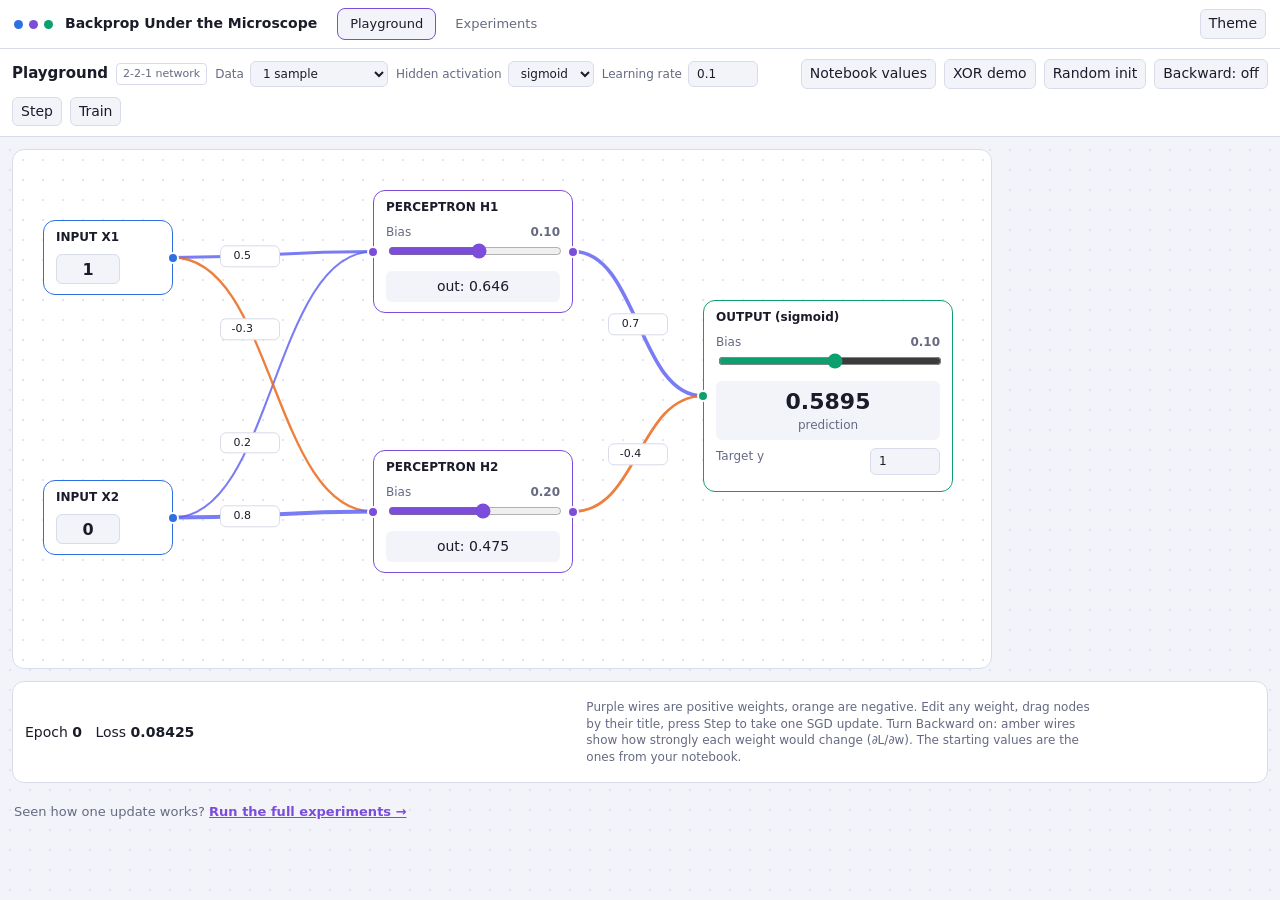
==== Web/index.html @ fd4d4853 "Front End added" ====
<!DOCTYPE html>
<html lang="en">
<head>
<meta charset="utf-8">
<meta name="viewport" content="width=device-width, initial-scale=1, viewport-fit=cover">
<title>Playground · Backprop Under the Microscope</title>
<link rel="stylesheet" href="theme.css">
<script src="site.js"></script>
<style>
html{scroll-padding-top:env(safe-area-inset-top,0px)}
*{box-sizing:border-box}
body{margin:0;background:var(--bg);color:var(--ink);font:14px/1.4 system-ui,-apple-system,"Segoe UI",sans-serif}
.bar{display:flex;flex-wrap:wrap;gap:8px;align-items:center;padding:10px 12px;background:var(--panel);border-bottom:1px solid var(--line)}
.logo{font-size:15px}.tag{font-size:11px;padding:2px 6px;border:1px solid var(--line);border-radius:4px;color:var(--mute)}
.sp{flex:1}
label{font-size:12px;color:var(--mute);display:flex;gap:6px;align-items:center}
select,input[type=number],button{font:inherit;color:var(--ink);background:var(--bg);border:1px solid var(--line);border-radius:6px;padding:4px 8px}
button{cursor:pointer}button:hover{border-color:var(--hid)}
button:focus-visible,select:focus-visible,input:focus-visible{outline:2px solid var(--hid);outline-offset:1px}
button.on{background:var(--grad);color:#111;border-color:var(--grad)}
#lr{width:70px}
.wrap{overflow-x:auto;margin:12px}
#stage{position:relative;width:980px;height:520px;border:1px solid var(--line);border-radius:12px;background-color:var(--panel);background-image:radial-gradient(var(--grid) 1px,transparent 1px);background-size:20px 20px}
#wires{position:absolute;left:0;top:0;width:100%;height:100%;pointer-events:none}
path.w{fill:none;stroke-linecap:round;opacity:.85}
.back path.w{stroke-dasharray:6 6;animation:flow .8s linear infinite}
@keyframes flow{to{stroke-dashoffset:12}}
@media (prefers-reduced-motion:reduce){.back path.w{animation:none}}
.node{position:absolute;z-index:2;background:var(--panel);border:1.5px solid var(--c);border-radius:12px;padding:10px 12px}
.node h4{margin:-2px 0 8px;font-size:12px;cursor:grab;touch-action:none;user-select:none}
.in{--c:var(--in)}.hid{--c:var(--hid)}.out{--c:var(--out)}
.row{display:flex;justify-content:space-between;font-size:12px;color:var(--mute)}
.node input[type=range]{width:100%;accent-color:var(--c)}
.val{background:var(--bg);border-radius:6px;padding:6px;text-align:center;margin-top:6px;font-variant-numeric:tabular-nums}
.big{font-size:22px;font-weight:600}
.port{position:absolute;top:50%;width:12px;height:12px;margin-top:-6px;border-radius:50%;background:var(--c);border:2px solid var(--panel)}
.port.l{left:-7px}.port.r{right:-7px}
.tog{width:64px;height:30px;font-size:16px;font-weight:600}
.lab{position:absolute;z-index:3;transform:translate(-50%,-50%);text-align:center;font-size:11px}
.lab input{width:60px;text-align:center;padding:2px;font-size:11px;background:var(--panel)}
.gr{display:none;color:var(--grad);font-weight:600}
.back .gr{display:block}
.g{display:none;font-size:11px;color:var(--grad);margin-top:4px;font-weight:600}
.back .g{display:block}
.panel{margin:0 12px 16px;padding:10px 12px;background:var(--panel);border:1px solid var(--line);border-radius:12px;display:flex;flex-wrap:wrap;gap:16px;align-items:center}
.panel p{margin:0;color:var(--mute);font-size:12px;max-width:520px}
canvas{max-width:100%}
</style>
</head>
<body>
<nav class="nav">
  <a class="brand" href="index.html"><i></i>Backprop Under the Microscope</a>
  <a class="link" href="index.html" aria-current="page">Playground</a>
  <a class="link" href="experiments.html">Experiments</a>
  <span class="sp"></span>
  <button id="bTheme" aria-label="Toggle theme">Theme</button>
</nav>
<header class="bar">
  <b class="logo">Playground</b><span class="tag">2-2-1 network</span>
  <label>Data <select id="mode"><option value="single">1 sample</option><option value="xor">XOR (4 samples)</option></select></label>
  <label>Hidden activation <select id="act"><option value="sigmoid">sigmoid</option><option value="tanh">tanh</option><option value="relu">ReLU</option></select></label>
  <label>Learning rate <input id="lr" type="number" step="0.05" min="0.001" value="0.1"></label>
  <span class="sp"></span>
  <button id="bNb">Notebook values</button><button id="bXor">XOR demo</button><button id="bRnd">Random init</button>
  <button id="bBack">Backward: off</button><button id="bStep">Step</button><button id="bRun">Train</button>
</header>

<div class="wrap"><div id="stage">
  <svg id="wires"></svg>

  <div class="node in" id="nx0" style="left:30px;top:70px;width:130px"><h4>INPUT X1</h4>
    <button class="tog" id="x0">1</button><i class="port r"></i></div>
  <div class="node in" id="nx1" style="left:30px;top:330px;width:130px"><h4>INPUT X2</h4>
    <button class="tog" id="x1">0</button><i class="port r"></i></div>

  <div class="node hid" id="nh0" style="left:360px;top:40px;width:200px"><h4>PERCEPTRON H1</h4>
    <div class="row"><span>Bias</span><b id="bv0"></b></div><input type="range" id="bh0" min="-2" max="2" step="0.05">
    <div class="val" id="oh0"></div><div class="g" id="gh0"></div><i class="port l"></i><i class="port r"></i></div>
  <div class="node hid" id="nh1" style="left:360px;top:300px;width:200px"><h4>PERCEPTRON H2</h4>
    <div class="row"><span>Bias</span><b id="bv1"></b></div><input type="range" id="bh1" min="-2" max="2" step="0.05">
    <div class="val" id="oh1"></div><div class="g" id="gh1"></div><i class="port l"></i><i class="port r"></i></div>

  <div class="node out" id="nout" style="left:690px;top:150px;width:250px"><h4>OUTPUT (sigmoid)</h4>
    <div class="row"><span>Bias</span><b id="bvo"></b></div><input type="range" id="bo" min="-2" max="2" step="0.05">
    <div class="val"><span class="big" id="yh"></span><div class="row" style="justify-content:center;gap:8px">prediction</div></div>
    <div class="row" style="margin-top:8px"><span>Target y</span><input type="number" id="ty" min="0" max="1" step="0.1" value="1" style="width:70px"></div>
    <div class="g" id="gout"></div><div class="row" id="xp" style="margin-top:6px"></div><i class="port l"></i></div>
</div></div>

<div class="panel">
  <div>Epoch <b id="ep">0</b> &nbsp; Loss <b id="ls">0</b></div>
  <canvas id="spark" width="360" height="80"></canvas>
  <p>Purple wires are positive weights, orange are negative. Edit any weight, drag nodes by their title, press Step to take one SGD update. Turn Backward on: amber wires show how strongly each weight would change (&part;L/&part;w). The starting values are the ones from your notebook.</p>
</div>

<script>
// ---- state: same numbers as the notebook ----
var S = {W1:[[0.5,0.2],[-0.3,0.8]], b1:[0.1,0.2], W2:[0.7,-0.4], b2:0.1,
         x:[1,0], y:1, lr:0.1, act:'sigmoid', mode:'single', back:false, hist:[], epoch:0, run:false};
function $(id){ return document.getElementById(id); }

// ---- math ----
function sig(z){ return 1/(1+Math.exp(-z)); }
function actF(z){ if(S.act==='tanh') return Math.tanh(z); if(S.act==='relu') return z>0?z:0; return sig(z); }
function actD(z,a){ if(S.act==='tanh') return 1-a*a; if(S.act==='relu') return z>0?1:0; return a*(1-a); }

// forward pass for one input x
function forward(x){
  var z1=[], a1=[], j, i, s;
  for(j=0;j<2;j++){
    s=S.b1[j];
    for(i=0;i<2;i++){ s+=S.W1[j][i]*x[i]; }
    z1.push(s); a1.push(actF(s));
  }
  var z2=S.b2+S.W2[0]*a1[0]+S.W2[1]*a1[1];
  return {z1:z1, a1:a1, z2:z2, yh:sig(z2)};
}
function data(){
  if(S.mode==='xor') return [{x:[0,0],y:0},{x:[0,1],y:1},{x:[1,0],y:1},{x:[1,1],y:0}];
  return [{x:[S.x[0],S.x[1]], y:S.y}];
}
// backprop by hand, averaged over the dataset (loss = 0.5*(y-yhat)^2)
function grads(){
  var d=data(), n=d.length, k, j, i;
  var g={W1:[[0,0],[0,0]], b1:[0,0], W2:[0,0], b2:0, loss:0};
  for(k=0;k<n;k++){
    var f=forward(d[k].x), y=d[k].y;
    g.loss+=0.5*Math.pow(y-f.yh,2)/n;
    var d2=(f.yh-y)*f.yh*(1-f.yh);          // dL/dz2
    g.b2+=d2/n;
    for(j=0;j<2;j++){
      g.W2[j]+=d2*f.a1[j]/n;
      var d1=d2*S.W2[j]*actD(f.z1[j],f.a1[j]); // dL/dz1 for hidden j
      g.b1[j]+=d1/n;
      for(i=0;i<2;i++){ g.W1[j][i]+=d1*d[k].x[i]/n; }
    }
  }
  return g;
}
function step(){
  var g=grads(), j, i;
  for(j=0;j<2;j++){
    S.W2[j]-=S.lr*g.W2[j]; S.b1[j]-=S.lr*g.b1[j];
    for(i=0;i<2;i++){ S.W1[j][i]-=S.lr*g.W1[j][i]; }
  }
  S.b2-=S.lr*g.b2;
  S.hist.push(g.loss); S.epoch++;
}

// ---- wires (one per weight) ----
var wires=[];
function bez(x1,y1,c1x,c1y,c2x,c2y,x2,y2,t){
  var u=1-t, a=u*u*u, b=3*u*u*t, c=3*u*t*t, d=t*t*t;
  return [a*x1+b*c1x+c*c2x+d*x2, a*y1+b*c1y+c*c2y+d*y2];
}
function addWire(a,b,t,get,set,grad){
  var path=document.createElementNS('http://www.w3.org/2000/svg','path');
  path.setAttribute('class','w'); $('wires').appendChild(path);
  var lab=document.createElement('div'); lab.className='lab';
  lab.innerHTML='<input type="number" step="0.1" aria-label="weight"><div class="gr"></div>';
  $('stage').appendChild(lab);
  var inp=lab.firstChild;
  inp.addEventListener('input',function(){ var v=parseFloat(inp.value); if(!isNaN(v)){ set(v); render(); } });
  wires.push({a:a,b:b,t:t,get:get,set:set,grad:grad,path:path,lab:lab,inp:inp,gr:lab.lastChild});
}
function layer1(j,i){
  addWire('nx'+i,'nh'+j,0.35,function(){return S.W1[j][i];},function(v){S.W1[j][i]=v;},function(g){return g.W1[j][i];});
}
function layer2(j){
  addWire('nh'+j,'nout',0.5,function(){return S.W2[j];},function(v){S.W2[j]=v;},function(g){return g.W2[j];});
}
var i0, j0;
for(j0=0;j0<2;j0++){ for(i0=0;i0<2;i0++){ layer1(j0,i0); } }
for(j0=0;j0<2;j0++){ layer2(j0); }

// ---- drawing ----
function setVal(el,v){ if(document.activeElement!==el) el.value=v; }
function render(){
  var f=forward(S.x), g=grads(), i, j;
  $('stage').className=S.back?'back':'';
  $('x0').textContent=S.x[0]; $('x1').textContent=S.x[1];
  for(j=0;j<2;j++){
    setVal($('bh'+j),S.b1[j]); $('bv'+j).textContent=S.b1[j].toFixed(2);
    $('oh'+j).textContent='out: '+f.a1[j].toFixed(3);
    $('gh'+j).textContent='\u2202L/\u2202bias = '+g.b1[j].toFixed(4);
  }
  setVal($('bo'),S.b2); $('bvo').textContent=S.b2.toFixed(2);
  $('yh').textContent=f.yh.toFixed(4);
  $('gout').textContent='\u2202L/\u2202bias = '+g.b2.toFixed(4);
  setVal($('ty'),S.y); $('ty').disabled=(S.mode==='xor');
  if(S.mode==='xor'){
    var d=data(), s='';
    for(i=0;i<4;i++){ s+=forward(d[i].x).yh.toFixed(2)+' '; }
    $('xp').textContent='00 01 10 11: '+s;
  } else { $('xp').textContent=''; }
  for(i=0;i<wires.length;i++){
    var w=wires[i], A=$(w.a), B=$(w.b);
    var x1=A.offsetLeft+A.offsetWidth, y1=A.offsetTop+A.offsetHeight/2;
    var x2=B.offsetLeft, y2=B.offsetTop+B.offsetHeight/2;
    var dx=Math.max(40,(x2-x1)/2);
    w.path.setAttribute('d','M'+x1+' '+y1+' C'+(x1+dx)+' '+y1+' '+(x2-dx)+' '+y2+' '+x2+' '+y2);
    var p=bez(x1,y1,x1+dx,y1,x2-dx,y2,x2,y2,w.t);
    w.lab.style.left=p[0]+'px'; w.lab.style.top=p[1]+'px';
    var wv=w.get(), gv=w.grad(g);
    if(S.back){
      w.path.style.stroke='var(--grad)'; w.path.style.strokeWidth=1.5+Math.min(6,Math.abs(gv)*60);
    } else {
      w.path.style.stroke=(wv>=0)?'var(--pos)':'var(--neg)'; w.path.style.strokeWidth=1.5+Math.min(5,Math.abs(wv)*3);
    }
    setVal(w.inp,Math.round(wv*10000)/10000);
    w.gr.textContent='\u2202 '+gv.toFixed(4);
  }
  $('ep').textContent=S.epoch; $('ls').textContent=g.loss.toFixed(5);
  spark();
}
function spark(){
  var c=$('spark'), x=c.getContext('2d'), w=c.width, h=c.height, n=S.hist.length, k, mx=0;
  var cs=getComputedStyle(document.documentElement);
  x.clearRect(0,0,w,h);
  if(n<2) return;
  for(k=0;k<n;k++){ if(S.hist[k]>mx) mx=S.hist[k]; }
  x.strokeStyle=cs.getPropertyValue('--out'); x.lineWidth=2; x.beginPath();
  var st=Math.max(1,Math.floor(n/300));
  for(k=0;k<n;k+=st){
    var px=k/(n-1)*w, py=h-4-(S.hist[k]/mx)*(h-8);
    if(k===0) x.moveTo(px,py); else x.lineTo(px,py);
  }
  x.stroke();
}

// ---- controls ----
function loadNotebook(){
  S.W1=[[0.5,0.2],[-0.3,0.8]]; S.b1=[0.1,0.2]; S.W2=[0.7,-0.4]; S.b2=0.1;
  S.x=[1,0]; S.y=1; S.lr=0.1; S.act='sigmoid'; S.mode='single';
  syncControls(); resetRun();
}
function randomize(){
  var j, i;
  for(j=0;j<2;j++){
    S.b1[j]=(Math.random()-0.5)*2; S.W2[j]=(Math.random()-0.5)*4;
    for(i=0;i<2;i++){ S.W1[j][i]=(Math.random()-0.5)*4; }
  }
  S.b2=(Math.random()-0.5)*2;
}
function syncControls(){ $('mode').value=S.mode; $('act').value=S.act; $('lr').value=S.lr; }
function resetRun(){ stopRun(); S.hist=[]; S.epoch=0; render(); }
function stopRun(){ S.run=false; $('bRun').textContent='Train'; $('bRun').className=''; }
function loop(){
  if(!S.run) return;
  for(var k=0;k<10;k++){ step(); }
  render();
  if(S.hist.length>30000){ stopRun(); return; }
  requestAnimationFrame(loop);
}
$('x0').onclick=function(){ S.x[0]=1-S.x[0]; render(); };
$('x1').onclick=function(){ S.x[1]=1-S.x[1]; render(); };
$('mode').onchange=function(){ S.mode=this.value; resetRun(); };
$('act').onchange=function(){ S.act=this.value; resetRun(); };
$('lr').oninput=function(){ var v=parseFloat(this.value); if(v>0) S.lr=v; };
$('ty').oninput=function(){ var v=parseFloat(this.value); if(!isNaN(v)){ S.y=Math.min(1,Math.max(0,v)); render(); } };
$('bh0').oninput=function(){ S.b1[0]=parseFloat(this.value); render(); };
$('bh1').oninput=function(){ S.b1[1]=parseFloat(this.value); render(); };
$('bo').oninput=function(){ S.b2=parseFloat(this.value); render(); };
$('bBack').onclick=function(){
  S.back=!S.back; this.textContent='Backward: '+(S.back?'on':'off'); this.className=S.back?'on':''; render();
};
$('bStep').onclick=function(){ step(); render(); };
$('bRun').onclick=function(){
  if(S.run){ stopRun(); return; }
  S.run=true; this.textContent='Pause'; this.className='on'; loop();
};
$('bNb').onclick=loadNotebook;
$('bRnd').onclick=function(){ randomize(); resetRun(); };
$('bXor').onclick=function(){ randomize(); S.mode='xor'; S.act='tanh'; S.lr=0.5; syncControls(); resetRun(); };
$('bTheme').onclick=function(){
  var r=document.documentElement, cur=r.getAttribute('data-theme');
  var dark=cur?(cur==='dark'):window.matchMedia('(prefers-color-scheme: dark)').matches;
  r.setAttribute('data-theme',dark?'light':'dark'); render();
};

// ---- drag nodes by their title ----
var dragEl=null, ox=0, oy=0, hs=document.querySelectorAll('.node h4'), n;
for(n=0;n<hs.length;n++){
  hs[n].addEventListener('pointerdown',function(e){
    dragEl=e.currentTarget.parentNode;
    ox=e.clientX-dragEl.offsetLeft; oy=e.clientY-dragEl.offsetTop;
    e.currentTarget.setPointerCapture(e.pointerId);
  });
}
window.addEventListener('pointermove',function(e){
  if(!dragEl) return;
  dragEl.style.left=Math.max(0,e.clientX-ox)+'px'; dragEl.style.top=Math.max(0,e.clientY-oy)+'px';
  render();
});
window.addEventListener('pointerup',function(){ dragEl=null; });

render();
</script>
<footer class="foot">Seen how one update works? <a href="experiments.html">Run the full experiments &rarr;</a></footer>
</body>
</html>
---- Web/theme.css ----
/* Shared theme for both pages (taken from Backprop Studio) */
:root{box-sizing:border-box;padding-top:env(safe-area-inset-top,0px);padding-bottom:env(safe-area-inset-bottom,0px);
--bg:#f3f4fa;--panel:#fff;--ink:#1b1c2a;--mute:#666a82;--line:#d8dbe9;--grid:#e1e4f0;
--in:#2f6fe4;--hid:#7c4ddb;--out:#0e9f6e;--pos:#6366f1;--neg:#ea6a1a;--grad:#d98a04;--accent:var(--hid)}
@media (prefers-color-scheme:dark){:root:not([data-theme="light"]){--bg:#0b0b14;--panel:#12131f;--ink:#e8e9f5;--mute:#8d90aa;--line:#262840;--grid:#1a1b2c;
--in:#4f8cff;--hid:#a67bff;--out:#25d08f;--pos:#8b8df8;--neg:#ff8a3d;--grad:#ffc23d}}
:root[data-theme="dark"]{--bg:#0b0b14;--panel:#12131f;--ink:#e8e9f5;--mute:#8d90aa;--line:#262840;--grid:#1a1b2c;
--in:#4f8cff;--hid:#a67bff;--out:#25d08f;--pos:#8b8df8;--neg:#ff8a3d;--grad:#ffc23d}

/* faint dot grid behind everything, like the node editor canvas */
body::before{content:"";position:fixed;inset:0;z-index:-1;pointer-events:none;
background-image:radial-gradient(var(--grid) 1px,transparent 1px);background-size:20px 20px}

/* top navigation (same on every page) */
.nav{display:flex;flex-wrap:wrap;align-items:center;gap:6px;padding:8px 14px;background:var(--panel);border-bottom:1px solid var(--line)}
.nav .brand{display:flex;align-items:center;font-weight:700;font-size:14px;color:var(--ink);text-decoration:none;margin-right:14px}
.nav .brand i{width:9px;height:9px;border-radius:50%;background:var(--in);box-shadow:15px 0 0 var(--hid),30px 0 0 var(--out);margin-right:42px}
.nav a.link{color:var(--mute);text-decoration:none;font-size:13px;padding:6px 12px;border-radius:8px;border:1px solid transparent}
.nav a.link:hover{color:var(--ink);border-color:var(--line)}
.nav a.link[aria-current="page"]{color:var(--ink);background:var(--bg);border-color:var(--hid)}
.nav .sp,.bar .sp{flex:1}
.nav button{font:inherit;color:var(--ink);background:var(--bg);border:1px solid var(--line);border-radius:6px;padding:4px 8px;cursor:pointer}
.nav button:hover{border-color:var(--hid)}
a:focus-visible,button:focus-visible{outline:2px solid var(--hid);outline-offset:1px}

/* page toolbar row under the nav */
.bar{display:flex;flex-wrap:wrap;gap:8px;align-items:center;padding:10px 12px;background:var(--panel);border-bottom:1px solid var(--line)}
.bar .logo{font-size:15px}
.bar .tag{font-size:11px;padding:2px 6px;border:1px solid var(--line);border-radius:4px;color:var(--mute)}
.bar label{font-size:12px;color:var(--mute);display:flex;gap:6px;align-items:center}

.foot{padding:4px 14px 20px;color:var(--mute);font-size:13px}
.foot a{color:var(--hid);font-weight:600}
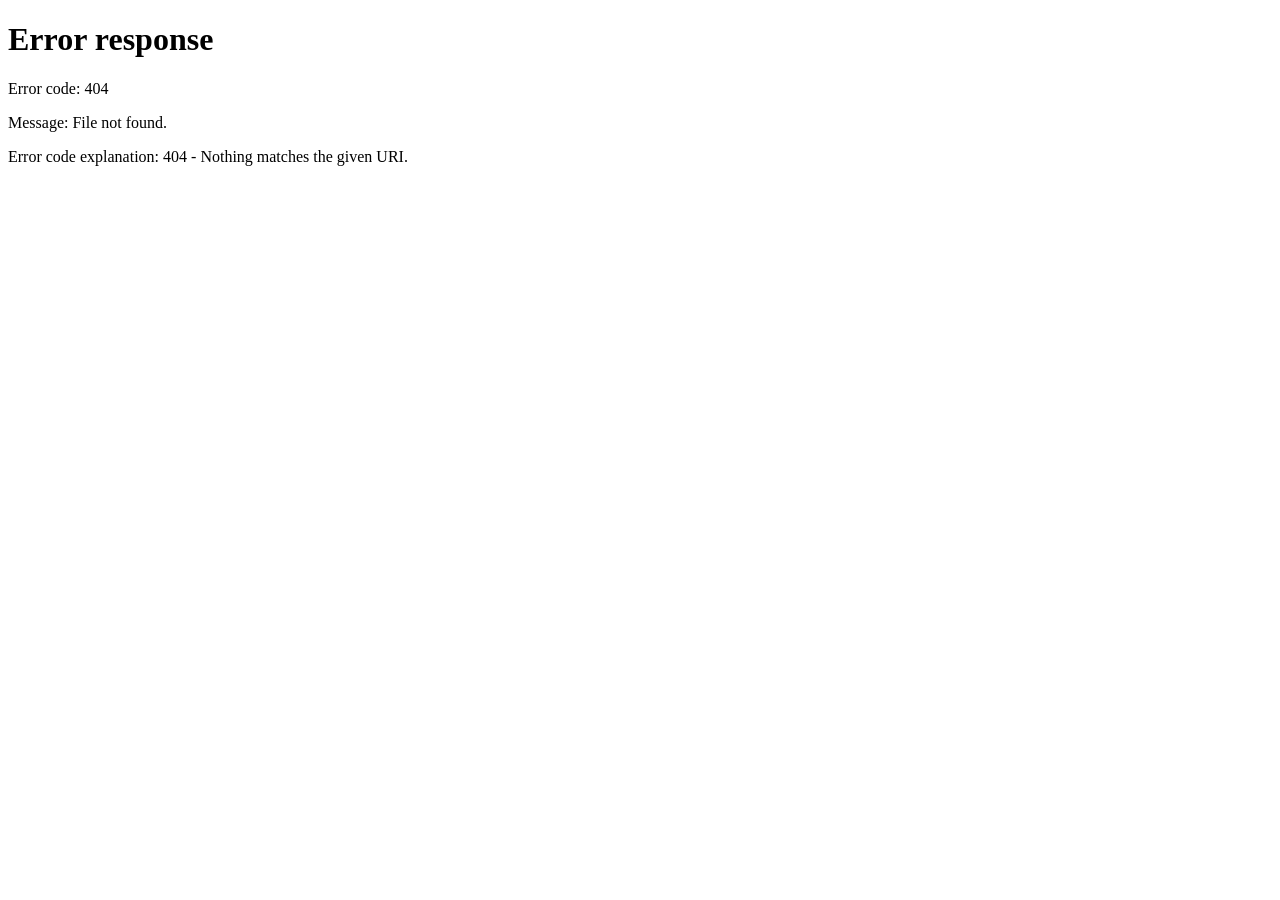
==== commit 2c85f25d: "Update index.html with redirect and link Added a redirect meta tag and an anchor link to the index p" ====
--- a/Web/index.html
+++ b/Web/index.html
@@ -3,7 +3,10 @@
 <head>
 <meta charset="utf-8">
 <meta name="viewport" content="width=device-width, initial-scale=1, viewport-fit=cover">
-<title>Playground · Backprop Under the Microscope</title>
+<meta http-equiv="refresh" content="0; url=Web/">
+  
+<title>Backprop Under the Microscope</title>
+<a href="Web/">Open the site</a>
 <link rel="stylesheet" href="theme.css">
 <script src="site.js"></script>
 <style>
